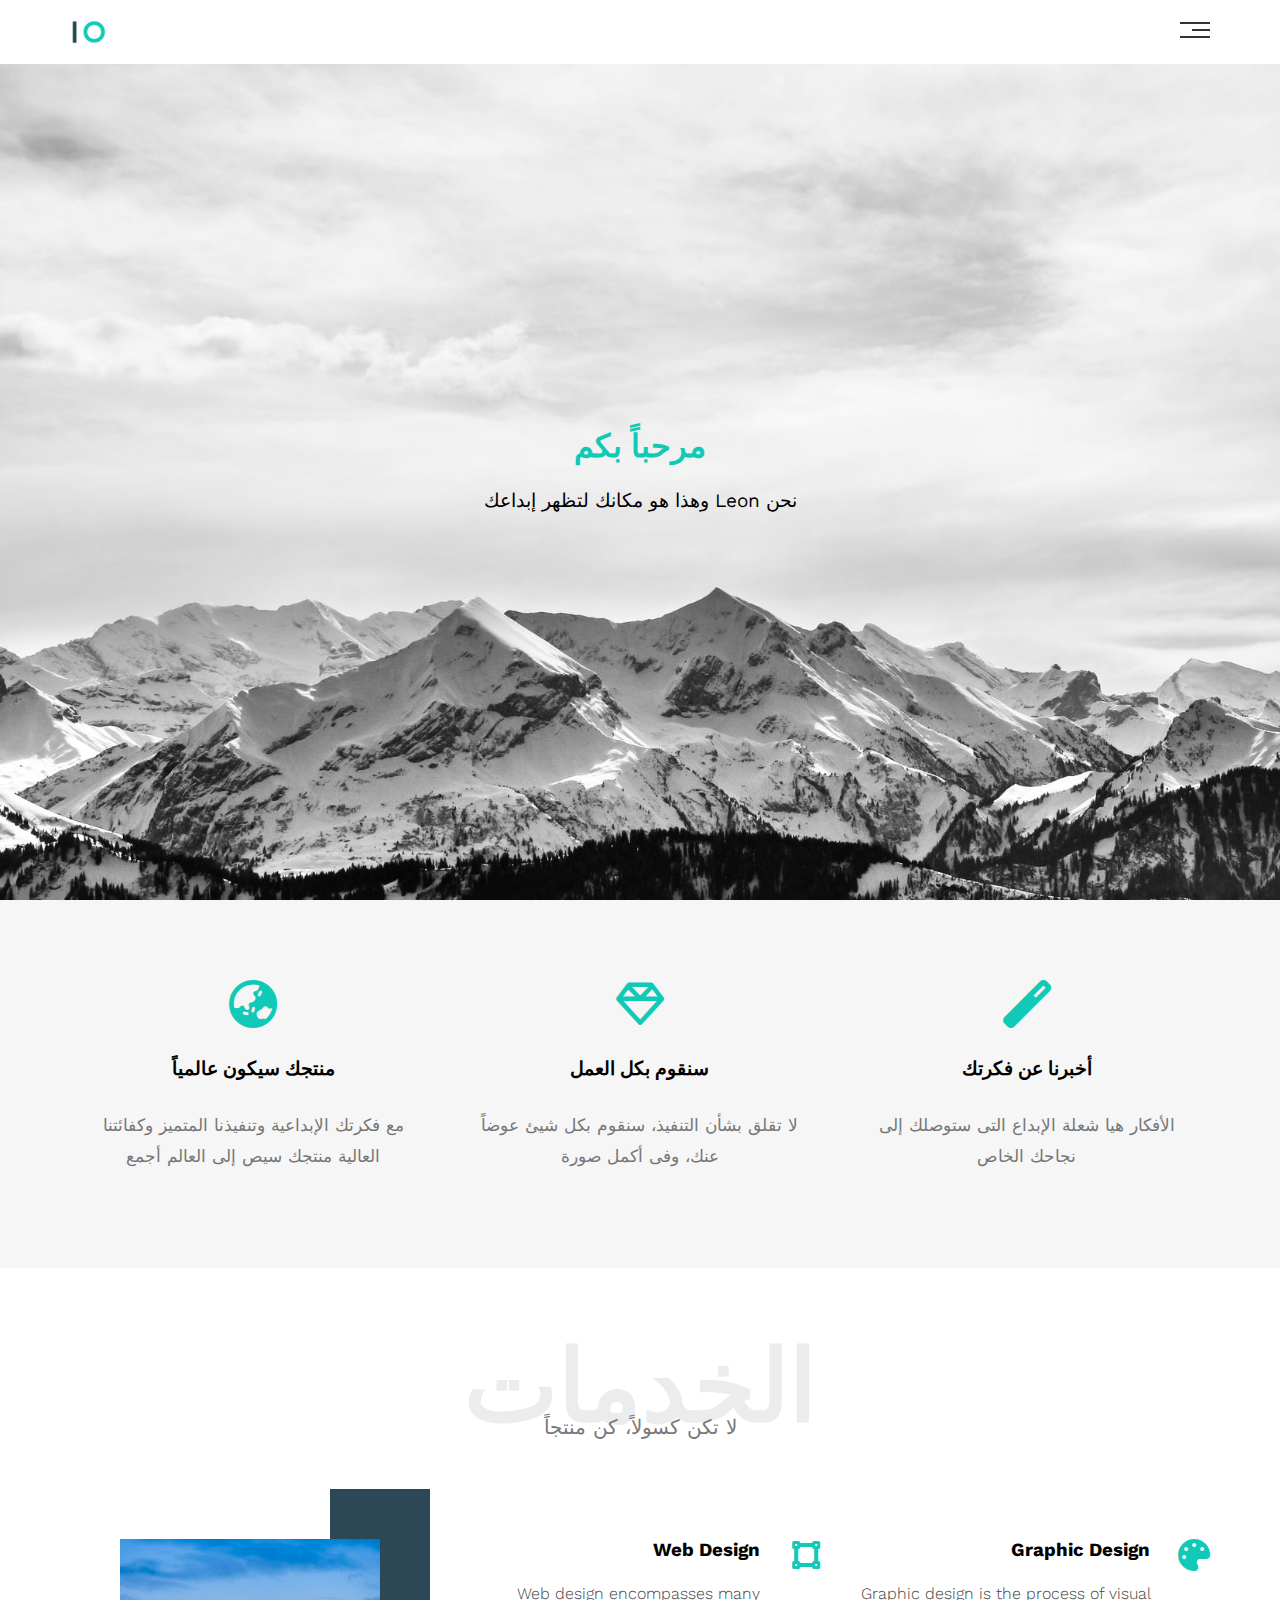
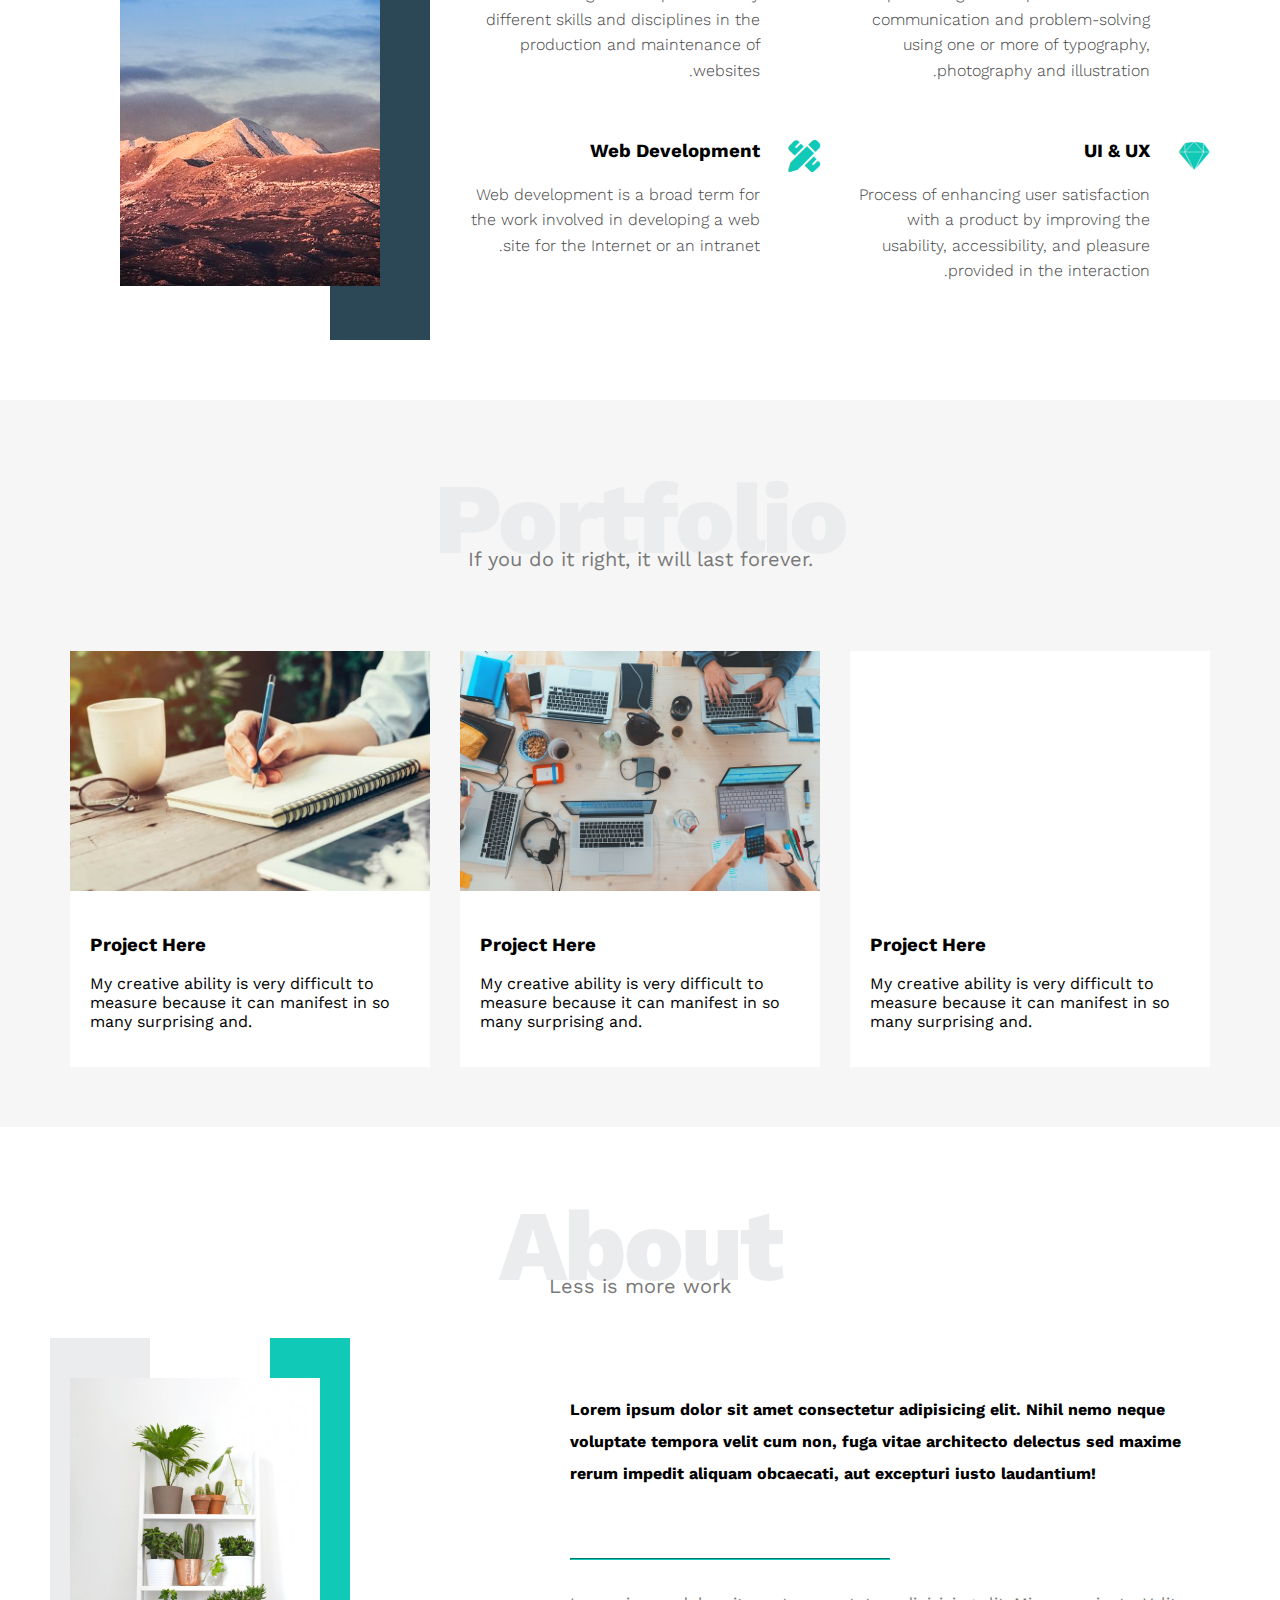
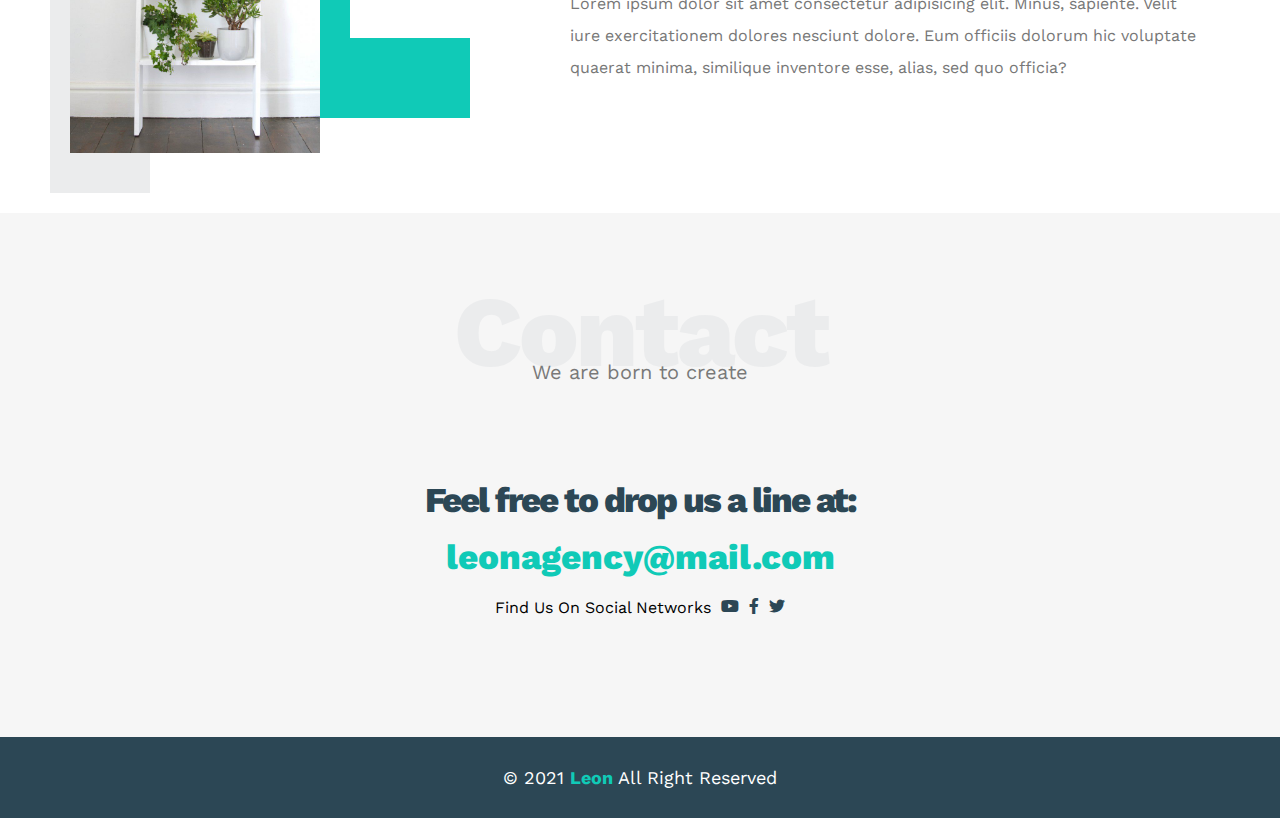
==== index - rtl.html @ 53def3c9 "arabic version 0.1" ====
<!DOCTYPE html>
<html lang="en">
<head>
    <meta charset="UTF-8" dir="rtl">
    <meta name="viewport" content="width=device-width, initial-scale=1.0">
    <title>Leon Template One</title>

    <!-- Mean Template css file -->
    <link rel="stylesheet" href="css/leon.css" />

    <!-- Normalize css file -->
    <link rel="stylesheet" href="css/normalize.css" />

    <!-- link font awesman library -->
    <link rel="stylesheet" href="css/all.min.css">

</head>
<body>
    <!-- Header  -->
    <div class="header">   
        <div class="container">  
            <img class="logo" src="img/logo.png">
            <div class="links">
                <span class="bar-icon">
                    <span></span>
                    <span></span>
                    <span></span>
                </span>
                <ul>
                    <li><a href="#feature">المزايا</a></li>
                    <li><a href="#services">الخدمات</a></li>
                    <li><a href="#portfolio">حسابك الشخصى</a></li>
                    <li><a href="#about">عنا</a></li>
                    <li><a href="#contact">تواصل</a></li>
                </ul>
            </div>
        </div>
    </div>
    <!-- End  Header  -->

    <!-- Landing Section -->
    <div class="landing">
        <div class="intro-text">
            <h1>مرحباً بكم</h1>
            <p> نحن <bdi> Leon</bdi>  وهذا هو مكانك لتظهر إبداعك</p>
        </div>
    </div>
    <!-- End Landing Section -->

    <!-- Feature Section  -->
    <div class="feature" id="feature">
        <div class="container" >
          <div class="feat">
            <i class="fas fa-globe-asia fa-3x"></i>
            <h3>منتجك سيكون عالمياً</h3>
            <p>مع فكرتك الإبداعية وتنفيذنا المتميز وكفائتنا العالية منتجك سيص إلى العالم أجمع</p>
          </div>
          <div class="feat">
            <i class="far fa-gem fa-3x"></i>
            <h3>سنقوم بكل العمل</h3>
            <p>لا تقلق بشأن التنفيذ، سنقوم بكل شيئ عوضاً عنك، وفى أكمل صورة</p>
          </div>
            <div class="feat">
                <i class="fas fa-magic fa-3x"></i>
                <h3>أخبرنا عن فكرتك</h3>
                <p>الأفكار هيا شعلة الإبداع التى ستوصلك إلى نجاحك الخاص</p>
              </div>
        </div>
    </div>
    <!-- End Feature Section  -->


  <!-- Start Services -->
  <div class="services" id="services">
    <div class="container">
      <h2 class="special-heading">الخدمات</h2>
      <p>لا تكن كسولاً، كن منتجاً</p>

      <div class="services-content">
        <div class="col">
            <div class="srv">
                <i class="fas fa-palette fa-2x"></i>
                <div class="text">
                    <h3>Graphic Design</h3>
                    <p>Graphic design is the process of visual communication and problem-solving using one or more of
                        typography, photography and illustration.
                    </p>
                </div>
            </div>
          <div class="srv">
            <i class="fab fa-sketch fa-2x"></i>
            <div class="text">
              <h3>UI & UX</h3>
              <p>
                Process of enhancing user satisfaction with a product by improving the usability, accessibility, and
                pleasure provided in the interaction.
              </p>
            </div>
          </div>
          <!-- End Service -->
        </div>
        <div class="col">
          <!-- Start Services -->
          <div class="srv">
            <i class="fas fa-vector-square fa-2x"></i>
            <div class="text">
              <h3>Web Design</h3>
              <p>
                Web design encompasses many different skills and disciplines in the production and maintenance of
                websites.
              </p>
            </div>
          </div>
          <div class="srv">
            <i class="fas fa-pencil-ruler fa-2x"></i>
            <div class="text">
              <h3>Web Development</h3>
              <p>
                Web development is a broad term for the work involved in developing a web site for the Internet or an
                intranet.
              </p>
            </div>
          </div>
          <!-- End Services -->
        </div>
        <div class="col">
          <div class="image image-column">
            <img decoding="async" src="img/services.jpg" alt="" />
          </div>
        </div>
      </div>
    </div>
  </div>
  <!-- End Services -->
  <!-- Start Portfolio -->
  <div class="portfolio" id="portfolio">
    <div class="container">
      <h2 class="special-heading">Portfolio</h2>
      <p>If you do it right, it will last forever.</p>
      <div class="portfolio-content">
        <div class="card">
          <img decoding="async" src="img/portfolio-1.jpg" alt="" />
          <div class="info">
            <h3>Project Here</h3>
            <p>My creative ability is very difficult to measure because it can manifest in so many surprising and.</p>
          </div>
        </div>
        <div class="card">
          <img decoding="async" src="img/portfolio-2.jpg" alt="" />
          <div class="info">
            <h3>Project Here</h3>
            <p>My creative ability is very difficult to measure because it can manifest in so many surprising and.</p>
          </div>
        </div>
        <div class="card">
          <img decoding="async" src="img/portfolio-3.jpg" alt="" />
          <div class="info">
            <h3>Project Here</h3>
            <p>My creative ability is very difficult to measure because it can manifest in so many surprising and.</p>
          </div>
        </div>
      </div>
    </div>
  </div>
  <!-- End Portfolio -->

 <!-- Start About -->
 <div class="about" id="about">
  <div class="container">
    <h2 class="special-heading">About</h2>
    <p>Less is more work</p>
    <div class="about-content">
      <div class="image">
        <img src="img/about.jpg">
      </div>
      <div class="text">
        <p>
          Lorem ipsum dolor sit amet consectetur adipisicing elit. Nihil nemo neque voluptate tempora velit cum non,
          fuga vitae architecto delectus sed maxime rerum impedit aliquam obcaecati, aut excepturi iusto laudantium!
        </p>
        <hr />
        <p>
          Lorem ipsum dolor sit amet consectetur adipisicing elit. Minus, sapiente. Velit iure exercitationem
          dolores nesciunt dolore. Eum officiis dolorum hic voluptate quaerat minima, similique inventore esse,
          alias, sed quo officia?
        </p>
      </div>
    </div>
  </div>
</div>
<!-- End Portfolio -->

<!-- Start Contact -->
<div class="contact" id="contact">
  <div class="container">
    <h2 class="special-heading">Contact</h2>
    <p>We are born to create</p>
    <div class="info">
      <p class="label">Feel free to drop us a line at:</p>
      <a href="mailto:leonagency@mail.com?subject=Contact" class="link">leonagency@mail.com</a>
      <div class="social">
        Find Us On Social Networks
        <i class="fab fa-youtube"></i>
        <i class="fab fa-facebook-f"></i>
        <i class="fab fa-twitter"></i>
      </div>
    </div>
  </div>
</div>
<!-- End Contact -->

<!-- Start Footer -->
  <footer class="footer">
    <div class="container">
      &copy; 2021 <span>Leon</span> All Right Reserved
    </div>
  </footer>
<!-- End Footer -->
</html>
---- css/leon.css ----
/* import google fonts */
@import url('https://fonts.googleapis.com/css2?family=Lobster&family=Reem+Kufi&family=Work+Sans:ital,wght@0,200;0,300;0,500;0,600;0,700;0,800;1,400&display=swap');
:root{
    --main-color:#10cab7;
    --secondary-color:#2c4755;
    --section-padding: 60px;
    --section-background:#f6f6f6;
    --transition-duration: 0.3s;
}
/* Global Rules */
*{
    -webkit-box-sizing: box-border;
    -moz-box-sizing: box-border;
    box-sizing: border-box;
}
body{
    font-family: 'Work Sans', sans-serif;
    margin: 0;
    padding: 0;
}
html{
  scroll-behavior: smooth;
}

.container {
    padding-left: 15px;
    padding-right: 15px;
    margin-left: auto;
    margin-right: auto;
  }
  /* Small */
  @media (min-width: 768px) {
    .container {
      width: 750px;
    }
  }
  /* Medium */
  @media (min-width: 992px) {
    .container {
      width: 970px;
    }
  }
  /* Large */
  @media (min-width: 1200px) {
    .container {
      width: 1170px;
    }
  }
  /* End Global Rules */

  /* Special Heading */
.special-heading{
    color:#ebeced;
    font-size:100px;
    font-weight: 800;
    letter-spacing: -3px;
    text-align: center;
    margin: 0;
    
}
.special-heading + p{
    margin: -30px 0px 0px;
    font-size: 20px;
    color:#797979 ;
    text-align: center;  
}
@media (max-width: 767px){
    .special-heading {
        font-size: 60px;
      }
      .special-heading + p {
        margin-top: -20px;
      }
}

/* Start Header */
.header{
    padding: 20px;
}
.header .container{
    display: flex;
    justify-content: space-between;
    align-items: center;
}
.header .logo{
    width: 60px;
}
.header .links{
    position: relative;
}
.header .links:hover .bar-icon span:nth-child(2){
    width: 100%;
}
.header .links .bar-icon{
    width: 30px;
    display: flex;
    flex-wrap: wrap;
    justify-content: flex-end;
}

.header .links .bar-icon span{
    background-color: #333;
    margin-bottom: 5px;
    height: 2px;
}
.header .links .bar-icon span:first-child{
    width: 100%;
}
.header .links .bar-icon span:nth-child(2){
    width: 60%;
    transition: var(--transition-duration);
}
.header .links .bar-icon span:last-child{
    width: 100%;
}
.header .links ul{
    list-style: none;
    margin: 0;
    padding: 0;
    background-color: #F6F6F6;
    position: absolute;
    min-width: 200px;
    right: 0;
    top: calc(100% + 15px);
    display: none;
    z-index: 10;
}
.header .links ul::before{
    content: "";
    border-width: 10px;
    border-style: solid;
    border-color: transparent transparent #f6f6f6 transparent;
    position: absolute;
    top: -20px;
    right: 5px;
}
.header .links:hover ul{
    display: block;
}
.header .links ul li a{
    display: block;
    padding: 15px;
    text-decoration: none;
    color: #333;
    transition: var(--transition-duration);
}
.header .links ul li a:hover{
    padding-left: 25px;
}
.header .links ul li:not(:last-child) a{
    border-bottom: 1px solid #ddd;
}
 /* End  Header */

 .landing{
    background-image: url(../img/landing.jpg);
    background-size: cover;
    height: calc(100vh - 64px);
    position: relative;
 }
 .landing .intro-text{
    position: absolute;
    top: 50%;
    left: 50%;
    transform: translate(-50%, -50%);
    text-align: center;
    width:320px;
    max-width: 100%;
 }
 .landing .intro-text h1{
    margin: 0;
    color: var(--main-color);
 }
 .landing .intro-text p{
    font-size: 19px;
    line-height: 1.8;
 }

 /* Feature Section */
 .feature{
    padding-top: var(--section-padding);
    padding-bottom: var(--section-padding);
    background-color: var(--section-background);

 }
 .feature .container{
    display: grid;
    grid-template-columns: repeat(auto-fill, minmax(300px,1fr));
    grid-gap: 20px;
 }
 .feature .feat{
    padding: 20px;
    text-align: center;
 }
 .feature .feat i{
    color: var(--main-color);
 } 
 .feature .feat h3{
    font-weight: 800;
    margin: 30px 0;

 }
 .feature .feat p{
    color:#777777;
    font-size: 17px;
    line-height: 1.8;
 }
 /* Start Services  */
 .services{
    padding-top: var(--section-padding);
    padding-bottom: var(--section-padding);
    direction: rtl;
 }
 .services .services-content{
    display:grid;
    grid-template-columns: repeat(auto-fill, minmax(300px, 1fr));
    grid-gap: 30px;
    margin-top: 100px;
 }
 .services .services-content .srv{
    display: flex;
    margin-bottom: 40px;
 }
 @media(max-width: 767px){
    .services .services-content .srv{
        flex-direction: column;
        text-align: center;
    }

 }
 .services .services-content .srv i{
    color: var(--main-color);
    flex-basis: 60px;
 }
 .services .services-content .srv .text{
    flex:1;
 }
 .services .services-content .srv h3{
    margin:0 0 20px;
 }
 .services .services-content .srv p{
    color:#444;
    font-weight:300;
    line-height: 1.6;
 }
 .services .services-content .image{
    text-align: center;
    position:relative;
 }
 .services .services-content .image::before{
    content: "";
    background-color: var(--secondary-color);
    width: 100px;
    height: calc(100% + 100px);
    top: -50px;
    position: absolute;
    right: 0;
    z-index: -1;
 }
 .services .services-content .image img{
    width:260px;
  
 }

 @media(max-width: 1199px){
      .services .services-content .image{
        display: none;
     }

 }
 /* Start Portoflio */

 .portfolio {
    padding-top: var(--section-padding);
    padding-bottom: var(--section-padding);
    background-color: var(--section-background);
  }
  .portfolio .portfolio-content {
    display: grid;
    grid-template-columns: repeat(auto-fill, minmax(300px, 1fr));
    grid-gap: 30px;
    margin-top: 80px;
  }
  .portfolio .portfolio-content .card {
    background-color: white;
  }
  .portfolio .portfolio-content .card img {
    width: 100%;
  }
  .portfolio .portfolio-content .card .info {
    padding: 20px;
  }
/* Start about */
.about{
  padding-top: var(--section-padding);
  padding-bottom: var(--section-padding);
}
.about .about-content{
  margin-top: 80px;
  display: flex;
  flex-wrap: wrap;
  justify-content: space-between;
}
@media  (max-width: 991px){
  .about .about-content{
    flex-direction: column;
    text-align: center;
  }
}
.about .about-content .image{
  position: relative;
  width: 250px;
  height: 375px;
}
@media  (max-width: 991px){
  .about .about-content .image{
    margin:0 auto 80px;
  }
}
.about .about-content .image::before{
  content: "";
  position: absolute;
  background-color: #ebeced;
  width: 100px;
  height: calc(100% + 80px);
  top: -40px;
  left: -20px;
  z-index: -1;

}
.about .about-content .image::after{
  content: "";
  position: absolute;
  width: 120px;
  height: 300px;
  border-left: 80px solid var(--main-color);
  border-bottom: 80px solid var(--main-color);
  top: -40px;
  right: -150px;
  z-index: -1;
}
@media(max-width:991px){
  .about .about-content .image::before,
  .about .about-content .image::after{
    display: none;
  }
}
.about .about-content .image img{
  max-width: 100%;
}
.about .about-content .text{
  flex-basis: calc(100% - 500px);
}
.about .about-content .text p:first-of-type{
  font-weight: bold;
  line-height: 2;
  margin-bottom: 60px;
}
.about .about-content .text hr{
  width:50%;
  display: inline-block;
  border-color: var(--main-color);

}
.about .about-content .text p:last-of-type{
color: #777;
line-height: 2;

}
/* Start Contact */
.contact{
  padding-top: var(--section-padding);
  padding-bottom: var(--section-padding);
  background-color: var(--section-background);
}
.contact .info{
  text-align: center;
  padding-top: var(--section-padding);
  padding-bottom: var(--section-padding);
}
.contact .info .label{
  color: var(--secondary-color);
  font-size: 35px;
  font-weight: 800;
  letter-spacing: -2px;
  margin-bottom: 15px;
}
.contact .info .link{
  display: block;
  text-decoration: none;
  font-size: 35px;
  font-weight: 800;
  color: var(--main-color);
  margin-bottom: 20px;
}
.contact .info .social{
  display: flex;
  justify-content: center;
  font-size: 16px;
}
.contact .info .social i{
  margin-left: 10px;
  color: var(--secondary-color);
}
@media (max-width:767px){
  .contact .info .link,
  .contact .info .label{
    font-size: 25px;
  }
}
/* Start footer */
.footer{
  background-color: var(--secondary-color);
  color: white;
  font-size: 18px;
  padding: 30px 10px;
  text-align: center;
}
.footer span{
  color: var(--main-color);
  font-weight: bold;
}
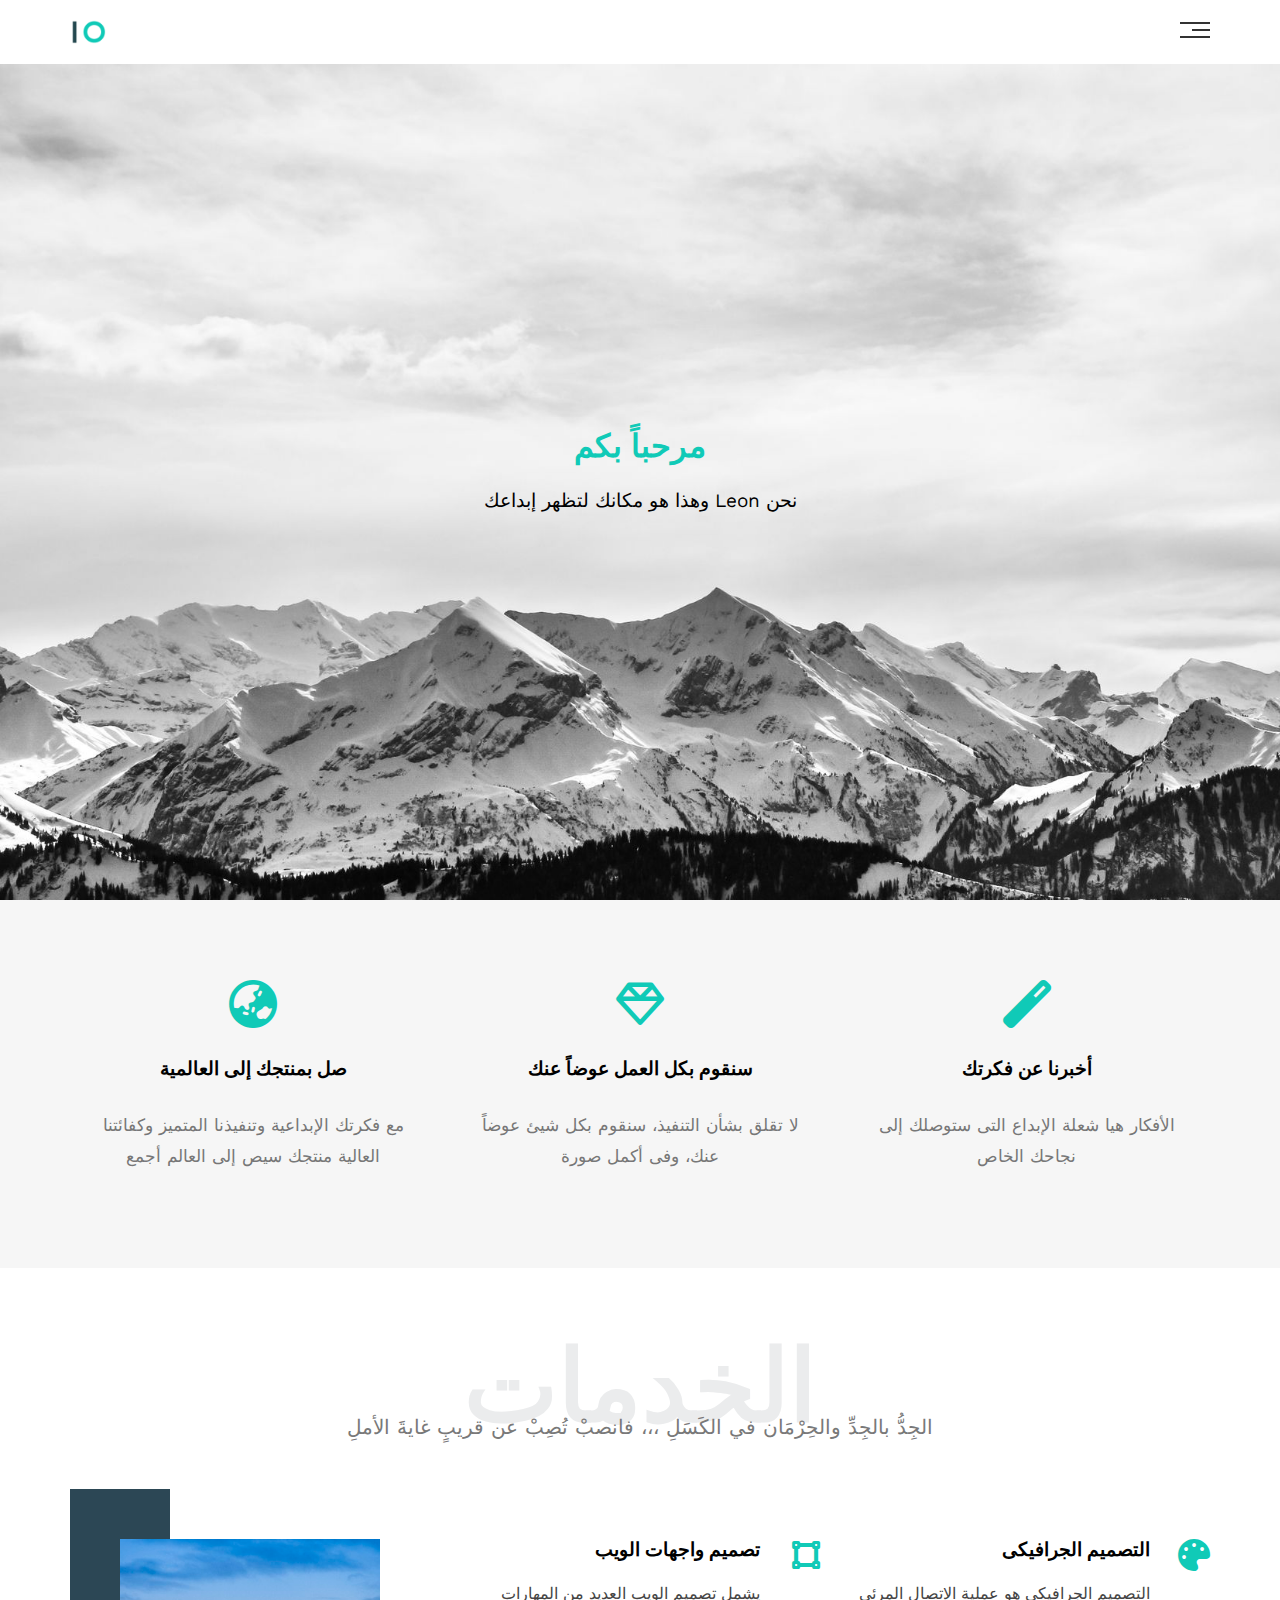
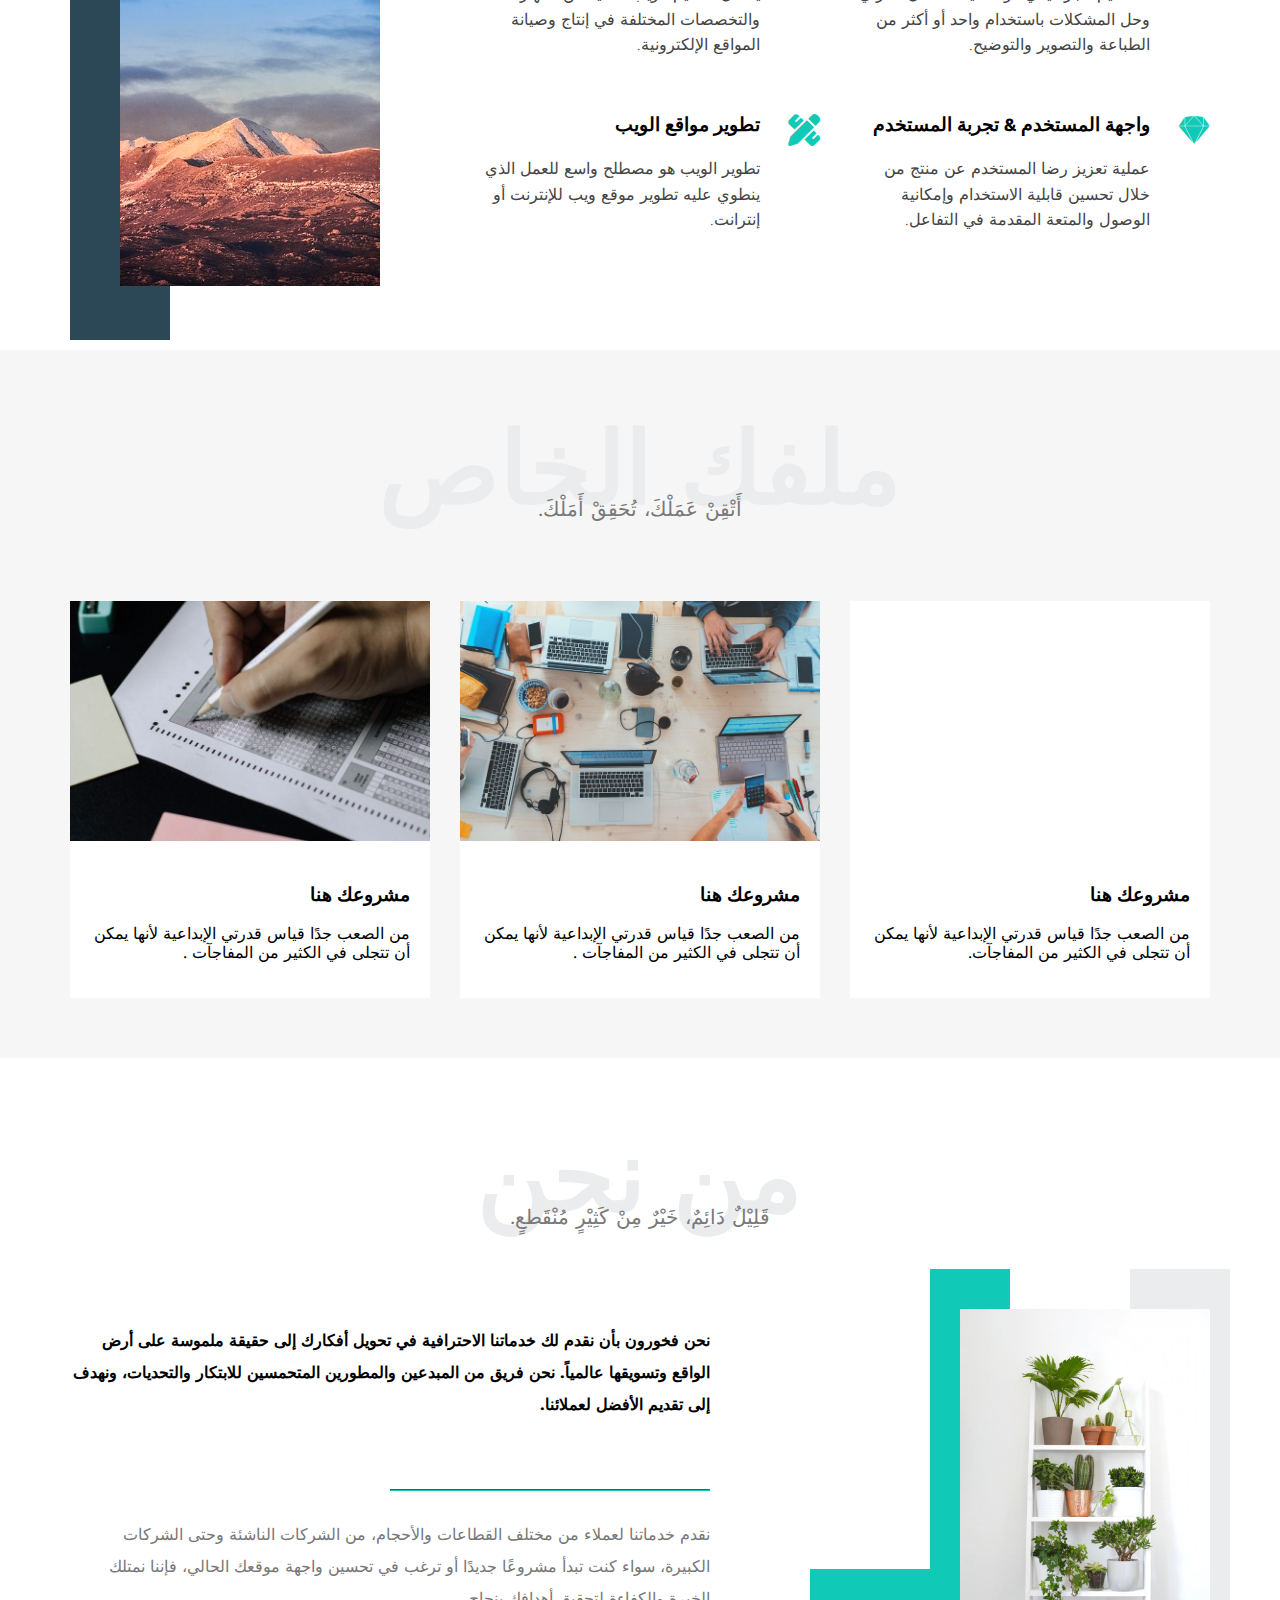
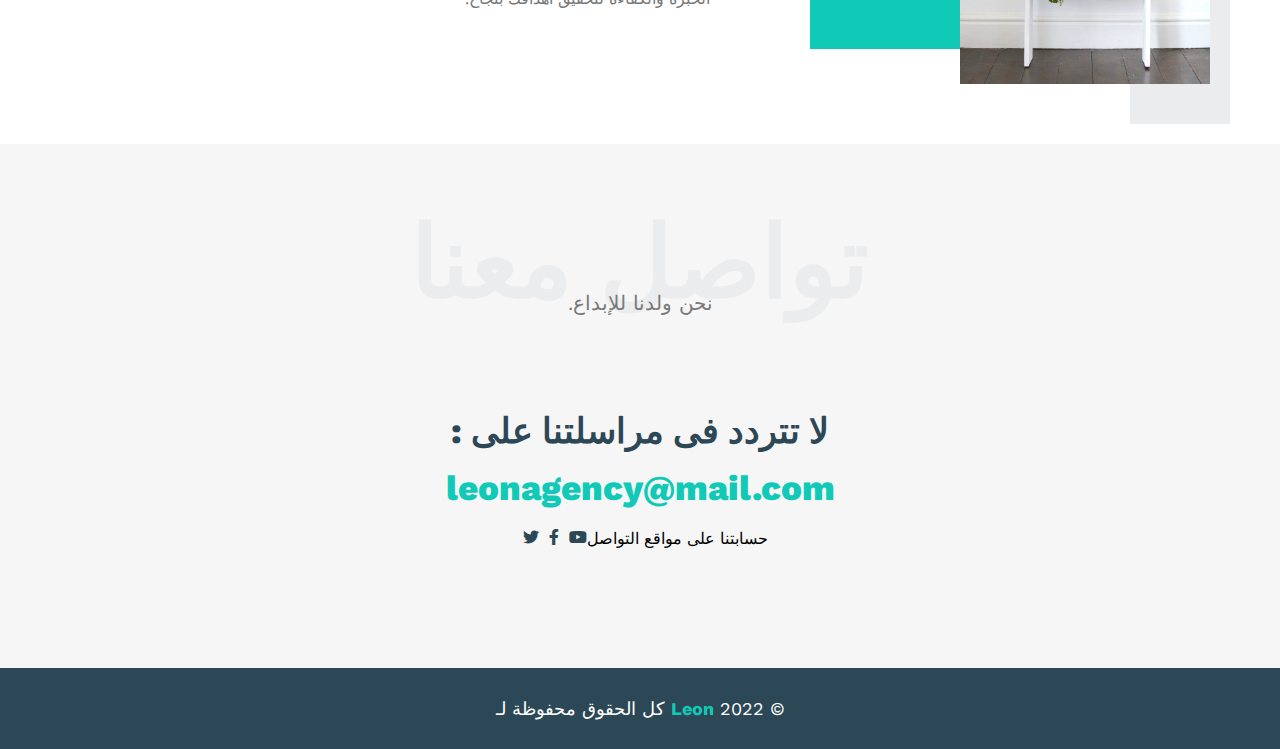
==== commit e862973f: "add feature 'arabic'" ====
--- a/index - rtl.html
+++ b/index - rtl.html
@@ -1,12 +1,14 @@
 <!DOCTYPE html>
-<html lang="en">
+<html lang="en" dir="rtl">
 <head>
-    <meta charset="UTF-8" dir="rtl">
+    <meta charset="UTF-8" >
     <meta name="viewport" content="width=device-width, initial-scale=1.0">
     <title>Leon Template One</title>
 
     <!-- Mean Template css file -->
     <link rel="stylesheet" href="css/leon.css" />
+    <link rel="stylesheet" href="css/arabic.css" />
+
 
     <!-- Normalize css file -->
     <link rel="stylesheet" href="css/normalize.css" />
@@ -32,6 +34,8 @@
                     <li><a href="#portfolio">حسابك الشخصى</a></li>
                     <li><a href="#about">عنا</a></li>
                     <li><a href="#contact">تواصل</a></li>
+                    <li><a href="index.html">English</a></li>
+
                 </ul>
             </div>
         </div>
@@ -51,20 +55,20 @@
     <div class="feature" id="feature">
         <div class="container" >
           <div class="feat">
-            <i class="fas fa-globe-asia fa-3x"></i>
-            <h3>منتجك سيكون عالمياً</h3>
-            <p>مع فكرتك الإبداعية وتنفيذنا المتميز وكفائتنا العالية منتجك سيص إلى العالم أجمع</p>
+            <i class="fas fa-magic fa-3x"></i>
+            <h3>أخبرنا عن فكرتك</h3>
+            <p>الأفكار هيا شعلة الإبداع التى ستوصلك إلى نجاحك الخاص</p>
           </div>
           <div class="feat">
             <i class="far fa-gem fa-3x"></i>
-            <h3>سنقوم بكل العمل</h3>
+            <h3>سنقوم بكل العمل عوضاً عنك</h3>
             <p>لا تقلق بشأن التنفيذ، سنقوم بكل شيئ عوضاً عنك، وفى أكمل صورة</p>
           </div>
-            <div class="feat">
-                <i class="fas fa-magic fa-3x"></i>
-                <h3>أخبرنا عن فكرتك</h3>
-                <p>الأفكار هيا شعلة الإبداع التى ستوصلك إلى نجاحك الخاص</p>
-              </div>
+          <div class="feat">
+            <i class="fas fa-globe-asia fa-3x"></i>
+            <h3>صل بمنتجك إلى العالمية </h3>
+            <p>مع فكرتك الإبداعية وتنفيذنا المتميز وكفائتنا العالية منتجك سيص إلى العالم أجمع</p>
+          </div>
         </div>
     </div>
     <!-- End Feature Section  -->
@@ -74,50 +78,44 @@
   <div class="services" id="services">
     <div class="container">
       <h2 class="special-heading">الخدمات</h2>
-      <p>لا تكن كسولاً، كن منتجاً</p>
+      <p>الجِدُّ بالجِدِّ والحِرْمَان في الكَسَلِ ،،، فانصبْ تُصِبْ عن قريبٍ غايةَ الأملِ</p>
 
       <div class="services-content">
         <div class="col">
             <div class="srv">
                 <i class="fas fa-palette fa-2x"></i>
                 <div class="text">
-                    <h3>Graphic Design</h3>
-                    <p>Graphic design is the process of visual communication and problem-solving using one or more of
-                        typography, photography and illustration.
+                    <h3>التصميم الجرافيكى</h3>
+                    <p>التصميم الجرافيكي هو عملية الاتصال المرئي وحل المشكلات باستخدام واحد أو أكثر من الطباعة والتصوير والتوضيح.
                     </p>
                 </div>
             </div>
           <div class="srv">
             <i class="fab fa-sketch fa-2x"></i>
             <div class="text">
-              <h3>UI & UX</h3>
+              <h3>واجهة المستخدم & تجربة المستخدم</h3>
               <p>
-                Process of enhancing user satisfaction with a product by improving the usability, accessibility, and
-                pleasure provided in the interaction.
+                عملية تعزيز رضا المستخدم عن منتج من خلال تحسين قابلية الاستخدام وإمكانية الوصول والمتعة المقدمة في التفاعل.
               </p>
             </div>
           </div>
-          <!-- End Service -->
         </div>
         <div class="col">
-          <!-- Start Services -->
           <div class="srv">
             <i class="fas fa-vector-square fa-2x"></i>
             <div class="text">
-              <h3>Web Design</h3>
+              <h3>تصميم واجهات الويب</h3>
               <p>
-                Web design encompasses many different skills and disciplines in the production and maintenance of
-                websites.
+                يشمل تصميم الويب العديد من المهارات والتخصصات المختلفة في إنتاج وصيانة المواقع الإلكترونية.
               </p>
             </div>
           </div>
           <div class="srv">
             <i class="fas fa-pencil-ruler fa-2x"></i>
             <div class="text">
-              <h3>Web Development</h3>
+              <h3>تطوير مواقع الويب</h3>
               <p>
-                Web development is a broad term for the work involved in developing a web site for the Internet or an
-                intranet.
+                تطوير الويب هو مصطلح واسع للعمل الذي ينطوي عليه تطوير موقع ويب للإنترنت أو إنترانت.
               </p>
             </div>
           </div>
@@ -135,28 +133,28 @@
   <!-- Start Portfolio -->
   <div class="portfolio" id="portfolio">
     <div class="container">
-      <h2 class="special-heading">Portfolio</h2>
-      <p>If you do it right, it will last forever.</p>
+      <h2 class="special-heading">ملفك الخاص</h2>
+      <p>أَتْقِنْ عَمَلْكَ، تُحَقِقْ أَمَلْكَ.</p>
       <div class="portfolio-content">
         <div class="card">
           <img decoding="async" src="img/portfolio-1.jpg" alt="" />
           <div class="info">
-            <h3>Project Here</h3>
-            <p>My creative ability is very difficult to measure because it can manifest in so many surprising and.</p>
+            <h3>مشروعك هنا </h3>
+            <p>من الصعب جدًا قياس قدرتي الإبداعية لأنها يمكن أن تتجلى في الكثير من المفاجآت.</p>
           </div>
         </div>
         <div class="card">
           <img decoding="async" src="img/portfolio-2.jpg" alt="" />
           <div class="info">
-            <h3>Project Here</h3>
-            <p>My creative ability is very difficult to measure because it can manifest in so many surprising and.</p>
+            <h3>مشروعك هنا</h3>
+            <p>من الصعب جدًا قياس قدرتي الإبداعية لأنها يمكن أن تتجلى في الكثير من المفاجآت .</p>
           </div>
         </div>
         <div class="card">
           <img decoding="async" src="img/portfolio-3.jpg" alt="" />
           <div class="info">
-            <h3>Project Here</h3>
-            <p>My creative ability is very difficult to measure because it can manifest in so many surprising and.</p>
+            <h3>مشروعك هنا</h3>
+            <p>من الصعب جدًا قياس قدرتي الإبداعية لأنها يمكن أن تتجلى في الكثير من المفاجآت .</p>
           </div>
         </div>
       </div>
@@ -167,22 +165,19 @@
  <!-- Start About -->
  <div class="about" id="about">
   <div class="container">
-    <h2 class="special-heading">About</h2>
-    <p>Less is more work</p>
+    <h2 class="special-heading">من نحن</h2>
+    <p>قَلِيْلٌ دَائِمٌ، خَيْرٌ مِنْ كَثِيْرٍ مُنْقَطعٍ.</p>
     <div class="about-content">
       <div class="image">
         <img src="img/about.jpg">
       </div>
       <div class="text">
         <p>
-          Lorem ipsum dolor sit amet consectetur adipisicing elit. Nihil nemo neque voluptate tempora velit cum non,
-          fuga vitae architecto delectus sed maxime rerum impedit aliquam obcaecati, aut excepturi iusto laudantium!
+          نحن فخورون بأن نقدم لك خدماتنا الاحترافية في تحويل أفكارك إلى حقيقة ملموسة على أرض الواقع وتسويقها عالمياً. نحن فريق من المبدعين والمطورين المتحمسين للابتكار والتحديات، ونهدف إلى تقديم الأفضل لعملائنا.
         </p>
         <hr />
         <p>
-          Lorem ipsum dolor sit amet consectetur adipisicing elit. Minus, sapiente. Velit iure exercitationem
-          dolores nesciunt dolore. Eum officiis dolorum hic voluptate quaerat minima, similique inventore esse,
-          alias, sed quo officia?
+          نقدم خدماتنا لعملاء من مختلف القطاعات والأحجام، من الشركات الناشئة وحتى الشركات الكبيرة، سواء كنت تبدأ مشروعًا جديدًا أو ترغب في تحسين واجهة موقعك الحالي، فإننا نمتلك الخبرة والكفاءة لتحقيق أهدافك بنجاح.
         </p>
       </div>
     </div>
@@ -193,13 +188,13 @@
 <!-- Start Contact -->
 <div class="contact" id="contact">
   <div class="container">
-    <h2 class="special-heading">Contact</h2>
-    <p>We are born to create</p>
+    <h2 class="special-heading">تواصل معنا</h2>
+    <p>نحن ولدنا للإبداع.</p>
     <div class="info">
-      <p class="label">Feel free to drop us a line at:</p>
+      <p class="label"> لا تتردد فى مراسلتنا على :  </p>
       <a href="mailto:leonagency@mail.com?subject=Contact" class="link">leonagency@mail.com</a>
       <div class="social">
-        Find Us On Social Networks
+         حسابتنا على مواقع التواصل 
         <i class="fab fa-youtube"></i>
         <i class="fab fa-facebook-f"></i>
         <i class="fab fa-twitter"></i>
@@ -212,7 +207,7 @@
 <!-- Start Footer -->
   <footer class="footer">
     <div class="container">
-      &copy; 2021 <span>Leon</span> All Right Reserved
+      &copy; 2022 <span>Leon</span> كل الحقوق محفوظة لـ
     </div>
   </footer>
 <!-- End Footer -->
--- a/css/leon.css
+++ b/css/leon.css
@@ -85,6 +85,7 @@
 .header .logo{
     width: 60px;
 }
+
 .header .links{
     position: relative;
 }
@@ -146,6 +147,7 @@
 }
 .header .links ul li a:hover{
     padding-left: 25px;
+    padding-right: 25px;
 }
 .header .links ul li:not(:last-child) a{
     border-bottom: 1px solid #ddd;
@@ -205,11 +207,12 @@
     font-size: 17px;
     line-height: 1.8;
  }
+ /* End feature */
+
  /* Start Services  */
  .services{
     padding-top: var(--section-padding);
     padding-bottom: var(--section-padding);
-    direction: rtl;
  }
  .services .services-content{
     display:grid;
@@ -266,8 +269,8 @@
       .services .services-content .image{
         display: none;
      }
-
- }
+ }
+
  /* Start Portoflio */
 
  .portfolio {
@@ -317,6 +320,7 @@
     margin:0 auto 80px;
   }
 }
+
 .about .about-content .image::before{
   content: "";
   position: absolute;
@@ -326,8 +330,8 @@
   top: -40px;
   left: -20px;
   z-index: -1;
-
-}
+}
+
 .about .about-content .image::after{
   content: "";
   position: absolute;
@@ -339,6 +343,7 @@
   right: -150px;
   z-index: -1;
 }
+
 @media(max-width:991px){
   .about .about-content .image::before,
   .about .about-content .image::after{
--- a/css/arabic.css
+++ b/css/arabic.css
@@ -0,0 +1,24 @@
+
+.header {
+    direction: ltr;
+}
+.header .links ul{
+    direction: rtl;
+}
+ /* Start Services  */
+.services .services-content .image::before{
+   right: 260px;
+}
+    /* End Services  */
+
+
+  /* Start about */
+.about .about-content .image::before{
+    left: 170px;
+}
+ .about .about-content .image::after{
+    border-left: 0;
+    border-right: 80px solid var(--main-color);
+    border-bottom: 80px solid var(--main-color);
+    right: 200px;
+}